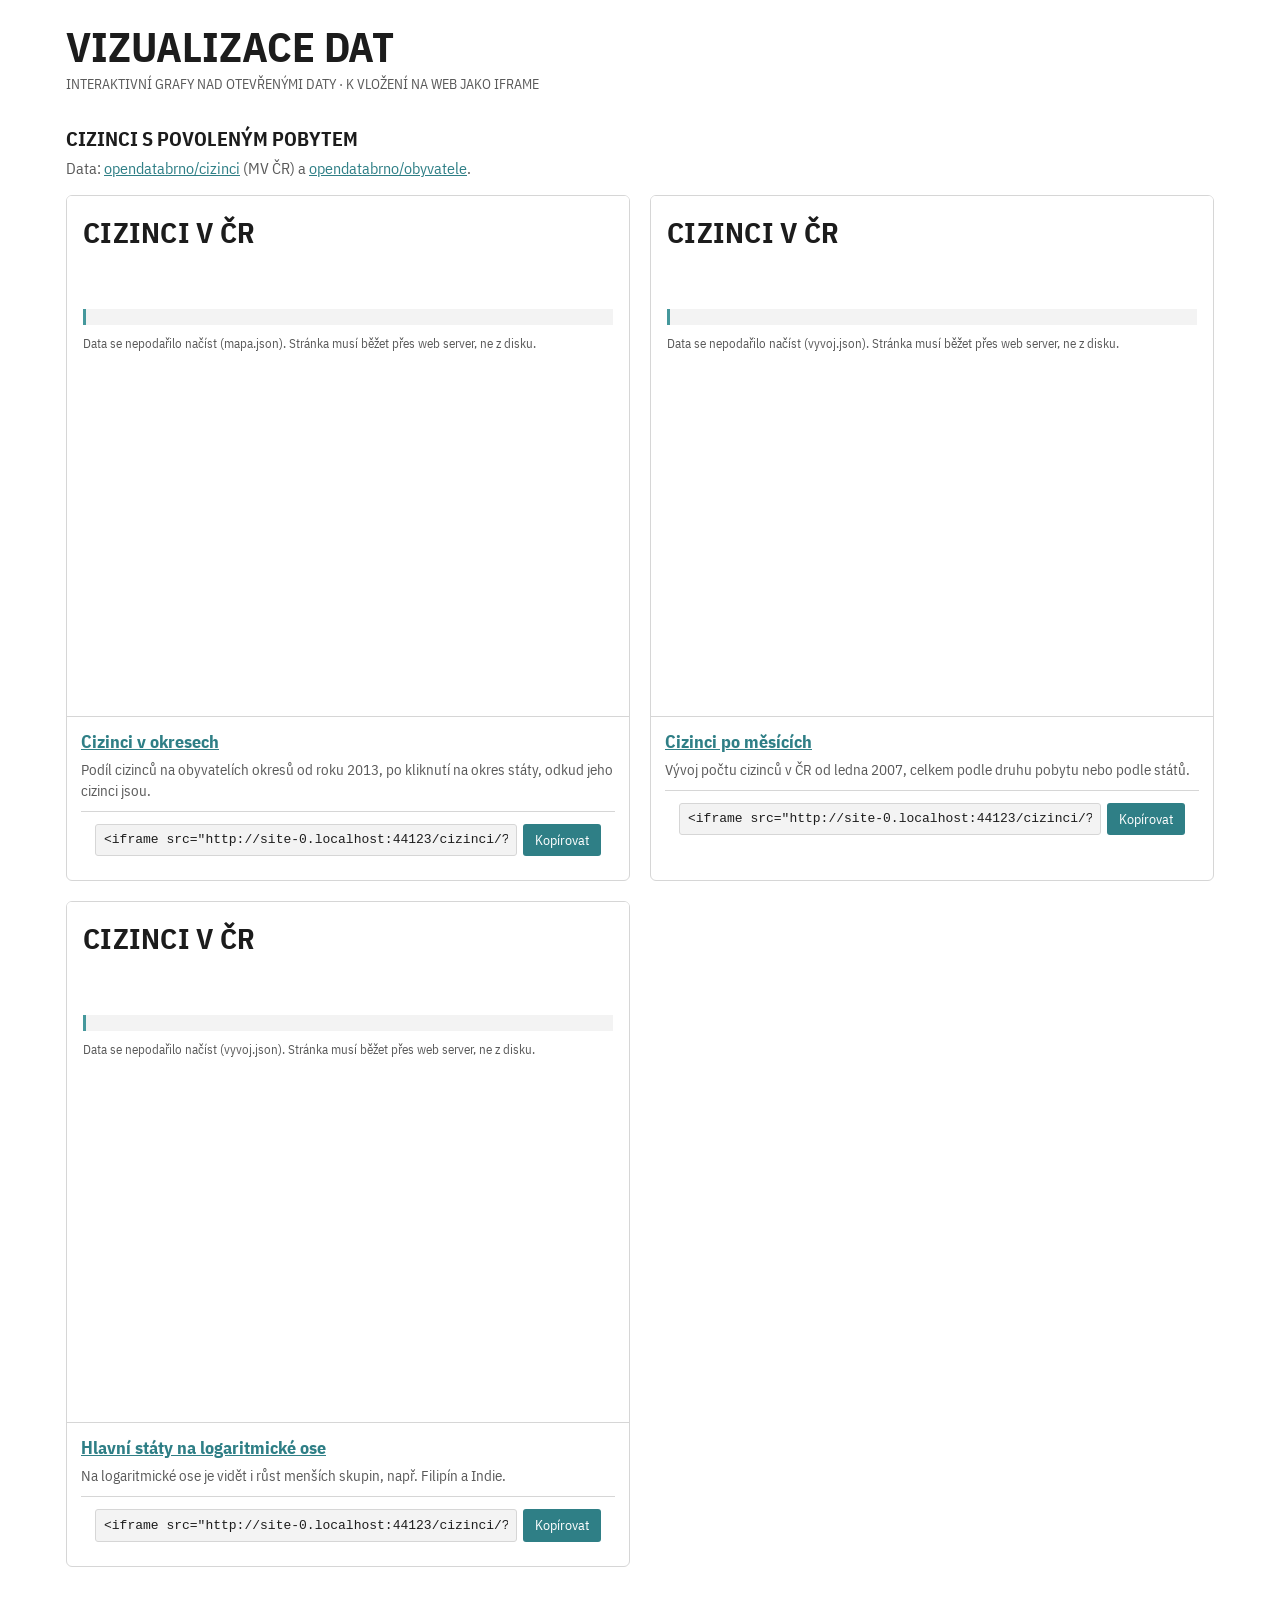
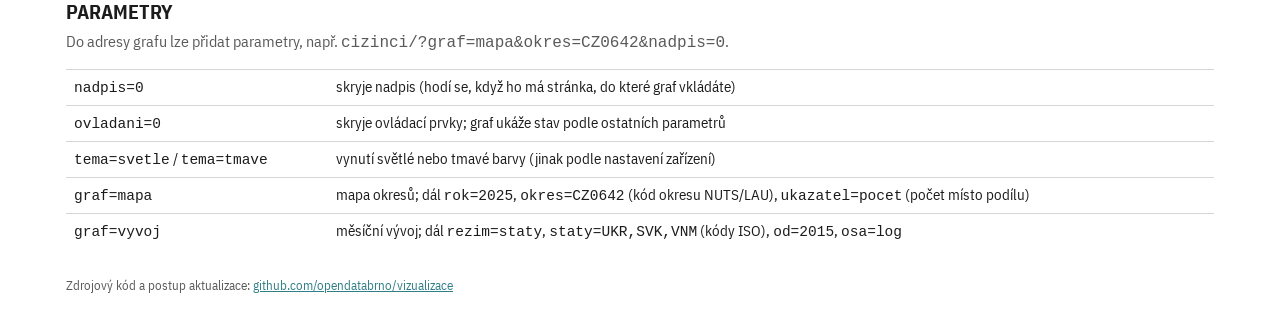
==== index.html @ 9ebf9e63 "Vizualizace cizinců: mapa okresů a měsíční vývoj Statické stránky pro GitHub Pages k vložení jako if" ====
<!DOCTYPE html>
<html lang="cs"><head><meta charset="utf-8"><title>Vizualizace dat</title>
<meta name="viewport" content="width=device-width, initial-scale=1, viewport-fit=cover">
<meta name="description" content="Interaktivní grafy nad otevřenými datovými sadami opendatabrno, připravené pro vložení na web.">
<link rel="preconnect" href="https://fonts.googleapis.com"><link rel="preconnect" href="https://fonts.gstatic.com" crossorigin>
<link href="https://fonts.googleapis.com/css2?family=IBM+Plex+Sans+Condensed:wght@400;600;700&display=swap" rel="stylesheet">
<style>
:root{--bg:#fff;--fg:#1c1c1c;--mut:#5a5a5a;--soft:#f3f3f3;--line:#d6d6d6;--acc:#2f7f86;color-scheme:light}
@media (prefers-color-scheme:dark){:root{--bg:#141718;--fg:#e9ecec;--mut:#a7b0b1;--soft:#1f2425;--line:#384042;--acc:#6cc3c4;color-scheme:dark}}
*{box-sizing:border-box}html,body{margin:0}
body{background:var(--bg);color:var(--fg);font:16px/1.45 "IBM Plex Sans Condensed","Arial Narrow",Arial,sans-serif;padding:18px 16px 28px;max-width:1180px;margin:0 auto}
h1{margin:6px 0 4px;font-size:clamp(28px,5.4vw,42px);line-height:1.1;text-transform:uppercase}
.sub{margin:0 0 26px;color:var(--mut);text-transform:uppercase;font-size:14px}
h2{font-size:20px;text-transform:uppercase;margin:30px 0 4px}h2+p{margin:0 0 14px;color:var(--mut)}
a{color:var(--acc)}
.grid{display:grid;grid-template-columns:repeat(auto-fill,minmax(min(100%,520px),1fr));gap:20px}
.karta{border:1px solid var(--line);border-radius:6px;overflow:hidden;display:flex;flex-direction:column}
.karta iframe{width:100%;height:520px;border:0;display:block;background:var(--bg)}
.karta div{padding:12px 14px;border-top:1px solid var(--line)}
.karta h3{margin:0 0 4px;font-size:18px}.karta p{margin:0 0 10px;color:var(--mut);font-size:14.5px}
.kod{display:flex;gap:6px}.kod input{flex:1;min-width:0;font:13px ui-monospace,Consolas,monospace;padding:7px 8px;border:1px solid var(--line);border-radius:3px;background:var(--soft);color:var(--fg)}
.kod button{font:inherit;font-size:14px;padding:6px 12px;border:0;border-radius:3px;background:var(--acc);color:var(--bg);cursor:pointer}
.param{border-collapse:collapse;font-size:14.5px;width:100%}.param td{padding:6px 8px;border-top:1px solid var(--line);vertical-align:top}
.param code{white-space:nowrap}footer{margin-top:28px;color:var(--mut);font-size:13px}
</style></head><body>
<h1>Vizualizace dat</h1><p class="sub">Interaktivní grafy nad otevřenými daty · k vložení na web jako iframe</p>

<h2>Cizinci s povoleným pobytem</h2>
<p>Data: <a href="https://github.com/opendatabrno/cizinci">opendatabrno/cizinci</a> (MV ČR) a
<a href="https://github.com/opendatabrno/obyvatele">opendatabrno/obyvatele</a>.</p>
<div class="grid" id="grid"></div>

<h2>Parametry</h2>
<p>Do adresy grafu lze přidat parametry, např. <code>cizinci/?graf=mapa&amp;okres=CZ0642&amp;nadpis=0</code>.</p>
<table class="param">
<tr><td><code>nadpis=0</code></td><td>skryje nadpis (hodí se, když ho má stránka, do které graf vkládáte)</td></tr>
<tr><td><code>ovladani=0</code></td><td>skryje ovládací prvky; graf ukáže stav podle ostatních parametrů</td></tr>
<tr><td><code>tema=svetle</code> / <code>tema=tmave</code></td><td>vynutí světlé nebo tmavé barvy (jinak podle nastavení zařízení)</td></tr>
<tr><td><code>graf=mapa</code></td><td>mapa okresů; dál <code>rok=2025</code>, <code>okres=CZ0642</code> (kód okresu NUTS/LAU), <code>ukazatel=pocet</code> (počet místo podílu)</td></tr>
<tr><td><code>graf=vyvoj</code></td><td>měsíční vývoj; dál <code>rezim=staty</code>, <code>staty=UKR,SVK,VNM</code> (kódy ISO), <code>od=2015</code>, <code>osa=log</code></td></tr>
</table>
<footer>Zdrojový kód a postup aktualizace: <a href="https://github.com/opendatabrno/vizualizace">github.com/opendatabrno/vizualizace</a></footer>
<script>
const GRAFY=[
 ['cizinci/?graf=mapa','Cizinci v okresech','Podíl cizinců na obyvatelích okresů od roku 2013, po kliknutí na okres státy, odkud jeho cizinci jsou.',640],
 ['cizinci/?graf=vyvoj','Cizinci po měsících','Vývoj počtu cizinců v ČR od ledna 2007, celkem podle druhu pobytu nebo podle států.',720],
 ['cizinci/?graf=vyvoj&rezim=staty&staty=UKR,SVK,VNM,RUS,PHL,IND&osa=log','Hlavní státy na logaritmické ose','Na logaritmické ose je vidět i růst menších skupin, např. Filipín a Indie.',760]];
const base=location.href.replace(/[^/]*([?#].*)?$/,'');
document.getElementById('grid').innerHTML=GRAFY.map(([u,t,p,h],i)=>{
 const kod=`<iframe src="${base}${u.replace(/&/g,'&amp;')}" width="100%" height="${h}" style="border:0" loading="lazy" title="${t}"></iframe>`;
 return `<div class="karta"><iframe src="${u}" loading="lazy" title="${t}"></iframe><div><h3><a href="${u}">${t}</a></h3><p>${p}</p>
 <div class="kod"><input readonly value="${kod.replace(/"/g,'&quot;')}" aria-label="Kód pro vložení: ${t}" id="k${i}"><button data-i="${i}">Kopírovat</button></div></div></div>`}).join('');
document.querySelectorAll('.kod button').forEach(b=>b.onclick=()=>{const v=document.getElementById('k'+b.dataset.i);
 (navigator.clipboard?navigator.clipboard.writeText(v.value):Promise.reject()).then(()=>{b.textContent='Zkopírováno'},()=>{v.select();document.execCommand('copy');b.textContent='Zkopírováno'});
 setTimeout(()=>b.textContent='Kopírovat',1800)});
</script></body></html>
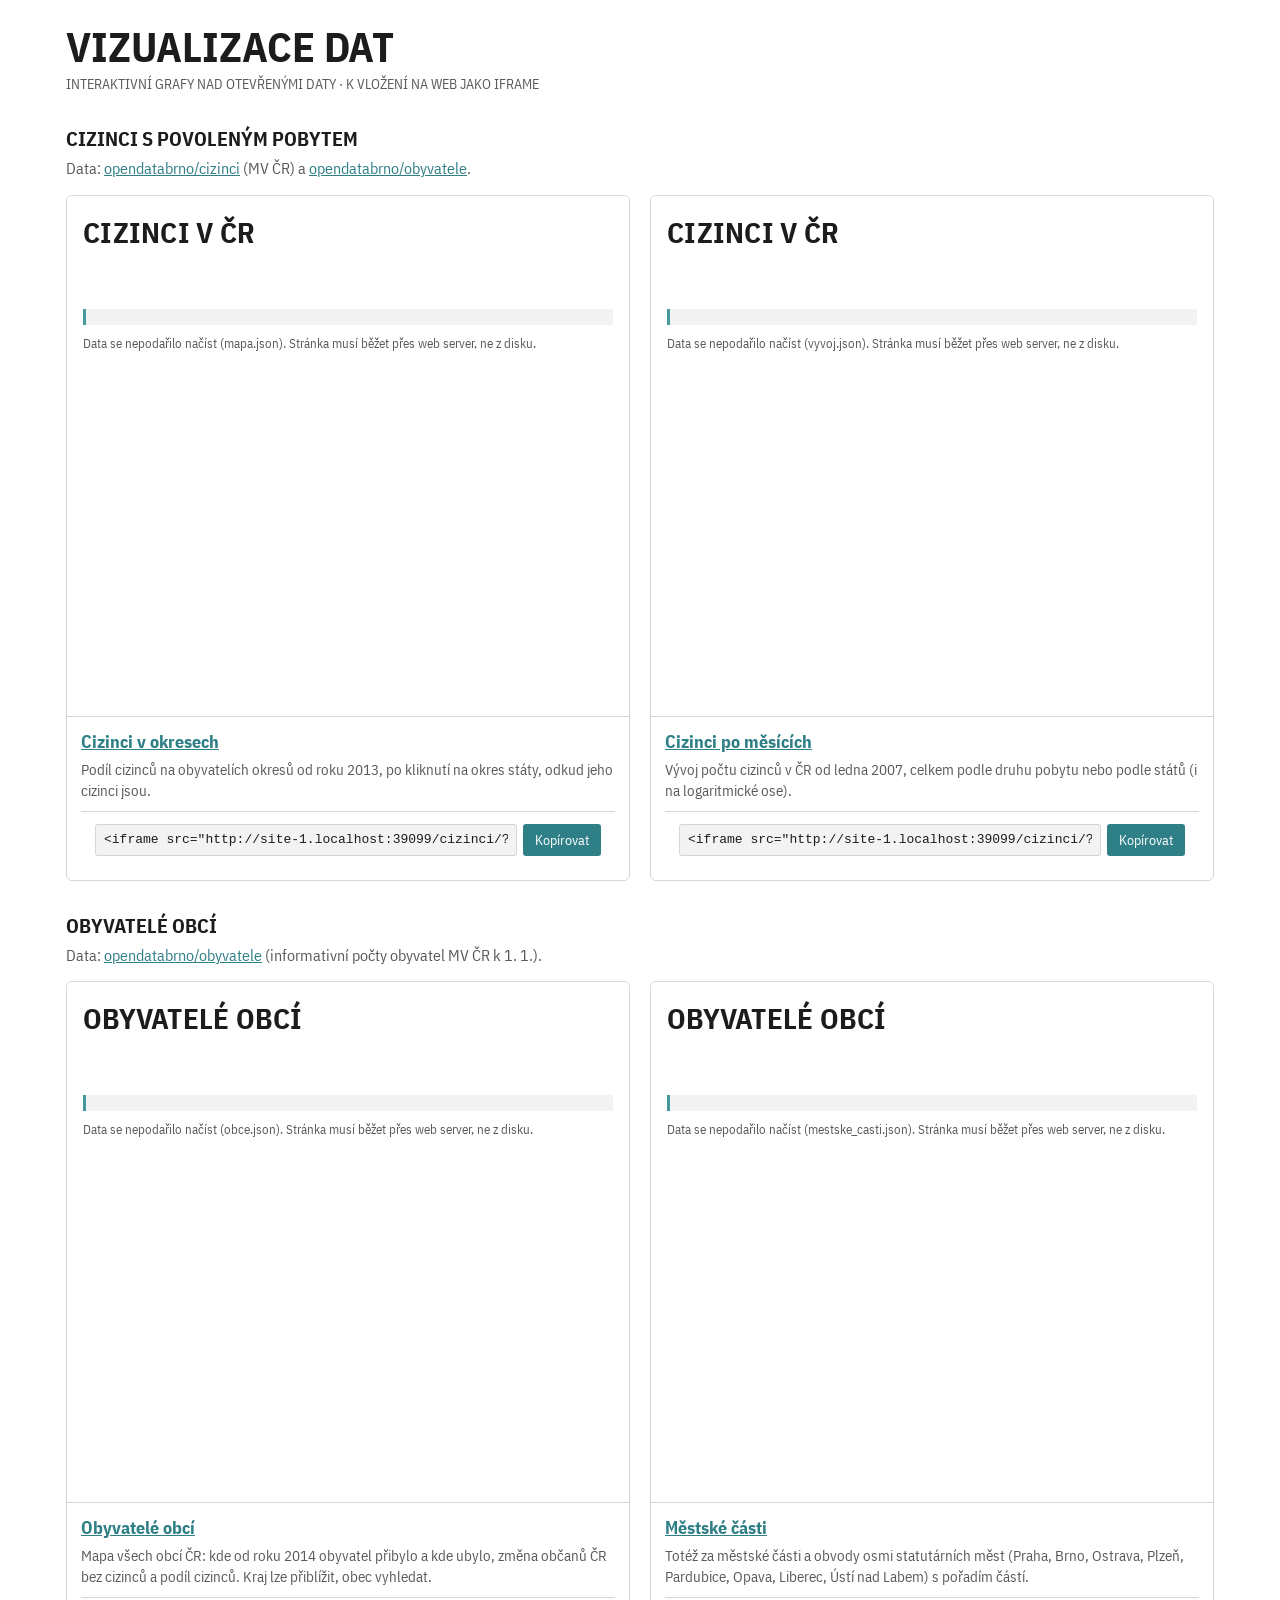
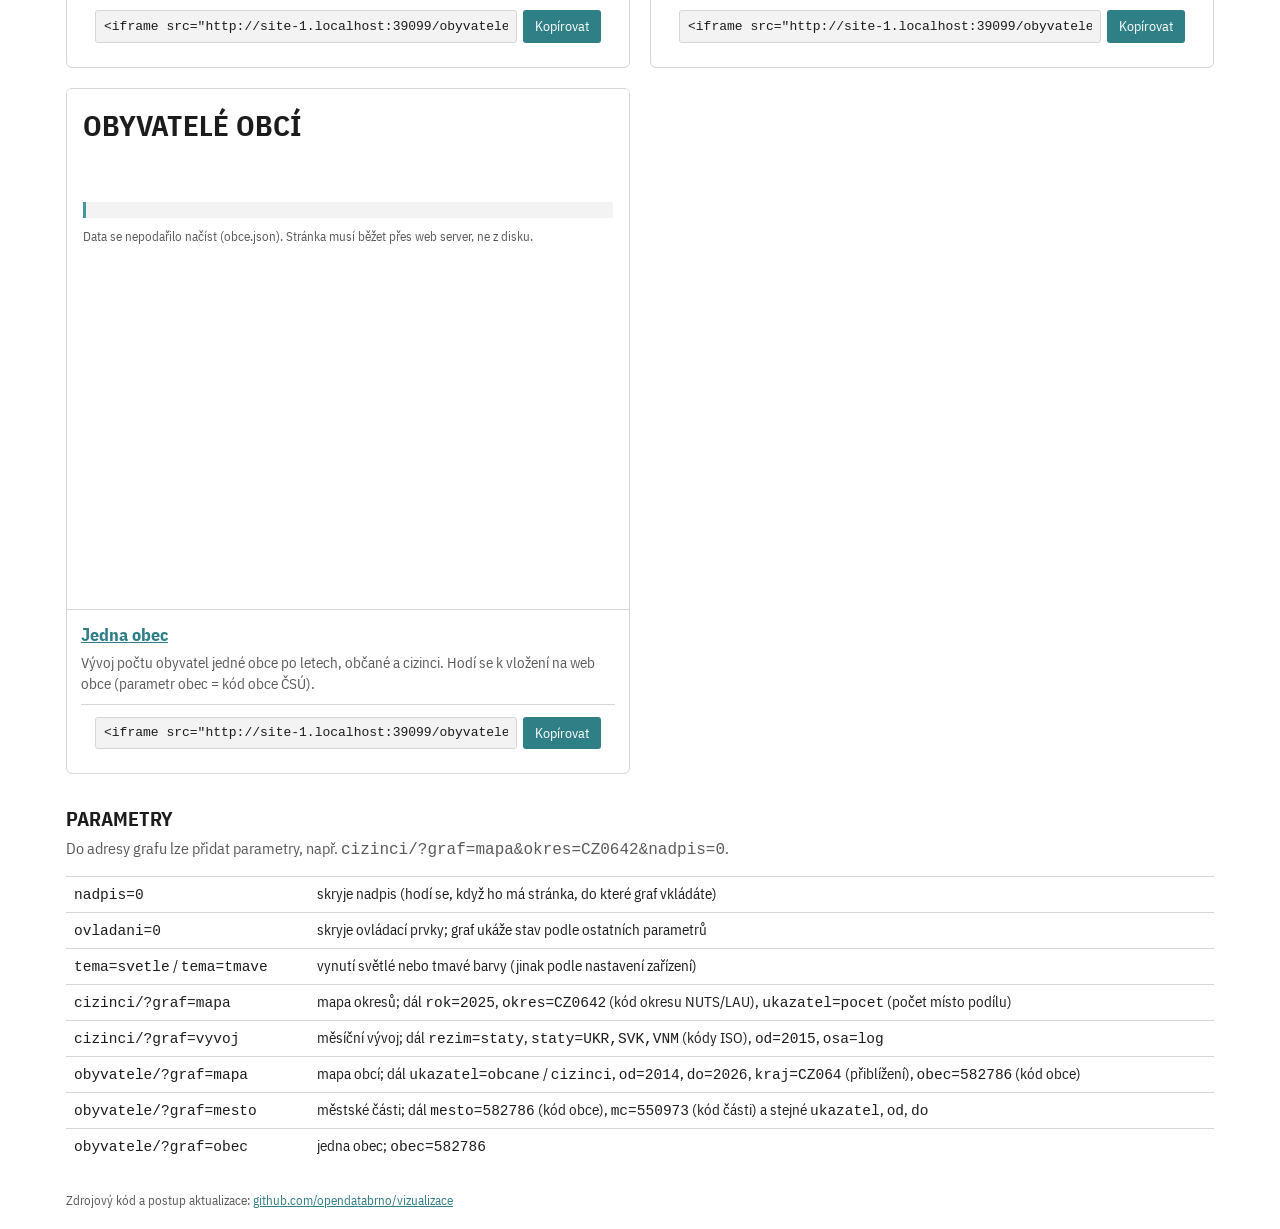
==== commit b8223a6a: "Vizualizace obyvatel: mapa obcí, městské části, graf obce Mapa všech obcí (změna obyvatel, změna obč" ====
--- a/index.html
+++ b/index.html
@@ -30,26 +30,38 @@
 <a href="https://github.com/opendatabrno/obyvatele">opendatabrno/obyvatele</a>.</p>
 <div class="grid" id="grid"></div>
 
+<h2>Obyvatelé obcí</h2>
+<p>Data: <a href="https://github.com/opendatabrno/obyvatele">opendatabrno/obyvatele</a> (informativní počty obyvatel MV ČR k 1. 1.).</p>
+<div class="grid" id="grid2"></div>
+
 <h2>Parametry</h2>
 <p>Do adresy grafu lze přidat parametry, např. <code>cizinci/?graf=mapa&amp;okres=CZ0642&amp;nadpis=0</code>.</p>
 <table class="param">
 <tr><td><code>nadpis=0</code></td><td>skryje nadpis (hodí se, když ho má stránka, do které graf vkládáte)</td></tr>
 <tr><td><code>ovladani=0</code></td><td>skryje ovládací prvky; graf ukáže stav podle ostatních parametrů</td></tr>
 <tr><td><code>tema=svetle</code> / <code>tema=tmave</code></td><td>vynutí světlé nebo tmavé barvy (jinak podle nastavení zařízení)</td></tr>
-<tr><td><code>graf=mapa</code></td><td>mapa okresů; dál <code>rok=2025</code>, <code>okres=CZ0642</code> (kód okresu NUTS/LAU), <code>ukazatel=pocet</code> (počet místo podílu)</td></tr>
-<tr><td><code>graf=vyvoj</code></td><td>měsíční vývoj; dál <code>rezim=staty</code>, <code>staty=UKR,SVK,VNM</code> (kódy ISO), <code>od=2015</code>, <code>osa=log</code></td></tr>
+<tr><td><code>cizinci/?graf=mapa</code></td><td>mapa okresů; dál <code>rok=2025</code>, <code>okres=CZ0642</code> (kód okresu NUTS/LAU), <code>ukazatel=pocet</code> (počet místo podílu)</td></tr>
+<tr><td><code>cizinci/?graf=vyvoj</code></td><td>měsíční vývoj; dál <code>rezim=staty</code>, <code>staty=UKR,SVK,VNM</code> (kódy ISO), <code>od=2015</code>, <code>osa=log</code></td></tr>
+<tr><td><code>obyvatele/?graf=mapa</code></td><td>mapa obcí; dál <code>ukazatel=obcane</code> / <code>cizinci</code>, <code>od=2014</code>, <code>do=2026</code>, <code>kraj=CZ064</code> (přiblížení), <code>obec=582786</code> (kód obce)</td></tr>
+<tr><td><code>obyvatele/?graf=mesto</code></td><td>městské části; dál <code>mesto=582786</code> (kód obce), <code>mc=550973</code> (kód části) a stejné <code>ukazatel</code>, <code>od</code>, <code>do</code></td></tr>
+<tr><td><code>obyvatele/?graf=obec</code></td><td>jedna obec; <code>obec=582786</code></td></tr>
 </table>
 <footer>Zdrojový kód a postup aktualizace: <a href="https://github.com/opendatabrno/vizualizace">github.com/opendatabrno/vizualizace</a></footer>
 <script>
 const GRAFY=[
  ['cizinci/?graf=mapa','Cizinci v okresech','Podíl cizinců na obyvatelích okresů od roku 2013, po kliknutí na okres státy, odkud jeho cizinci jsou.',640],
- ['cizinci/?graf=vyvoj','Cizinci po měsících','Vývoj počtu cizinců v ČR od ledna 2007, celkem podle druhu pobytu nebo podle států.',720],
- ['cizinci/?graf=vyvoj&rezim=staty&staty=UKR,SVK,VNM,RUS,PHL,IND&osa=log','Hlavní státy na logaritmické ose','Na logaritmické ose je vidět i růst menších skupin, např. Filipín a Indie.',760]];
+ ['cizinci/?graf=vyvoj','Cizinci po měsících','Vývoj počtu cizinců v ČR od ledna 2007, celkem podle druhu pobytu nebo podle států (i na logaritmické ose).',720]];
+const GRAFY2=[
+ ['obyvatele/?graf=mapa','Obyvatelé obcí','Mapa všech obcí ČR: kde od roku 2014 obyvatel přibylo a kde ubylo, změna občanů ČR bez cizinců a podíl cizinců. Kraj lze přiblížit, obec vyhledat.',720],
+ ['obyvatele/?graf=mesto&mesto=582786','Městské části','Totéž za městské části a obvody osmi statutárních měst (Praha, Brno, Ostrava, Plzeň, Pardubice, Opava, Liberec, Ústí nad Labem) s pořadím částí.',900],
+ ['obyvatele/?graf=obec&obec=582786','Jedna obec','Vývoj počtu obyvatel jedné obce po letech, občané a cizinci. Hodí se k vložení na web obce (parametr obec = kód obce ČSÚ).',520]];
 const base=location.href.replace(/[^/]*([?#].*)?$/,'');
-document.getElementById('grid').innerHTML=GRAFY.map(([u,t,p,h],i)=>{
+const karty=(seznam,od)=>seznam.map(([u,t,p,h],j)=>{const i=od+j;
  const kod=`<iframe src="${base}${u.replace(/&/g,'&amp;')}" width="100%" height="${h}" style="border:0" loading="lazy" title="${t}"></iframe>`;
  return `<div class="karta"><iframe src="${u}" loading="lazy" title="${t}"></iframe><div><h3><a href="${u}">${t}</a></h3><p>${p}</p>
  <div class="kod"><input readonly value="${kod.replace(/"/g,'&quot;')}" aria-label="Kód pro vložení: ${t}" id="k${i}"><button data-i="${i}">Kopírovat</button></div></div></div>`}).join('');
+document.getElementById('grid').innerHTML=karty(GRAFY,0);
+document.getElementById('grid2').innerHTML=karty(GRAFY2,GRAFY.length);
 document.querySelectorAll('.kod button').forEach(b=>b.onclick=()=>{const v=document.getElementById('k'+b.dataset.i);
  (navigator.clipboard?navigator.clipboard.writeText(v.value):Promise.reject()).then(()=>{b.textContent='Zkopírováno'},()=>{v.select();document.execCommand('copy');b.textContent='Zkopírováno'});
  setTimeout(()=>b.textContent='Kopírovat',1800)});
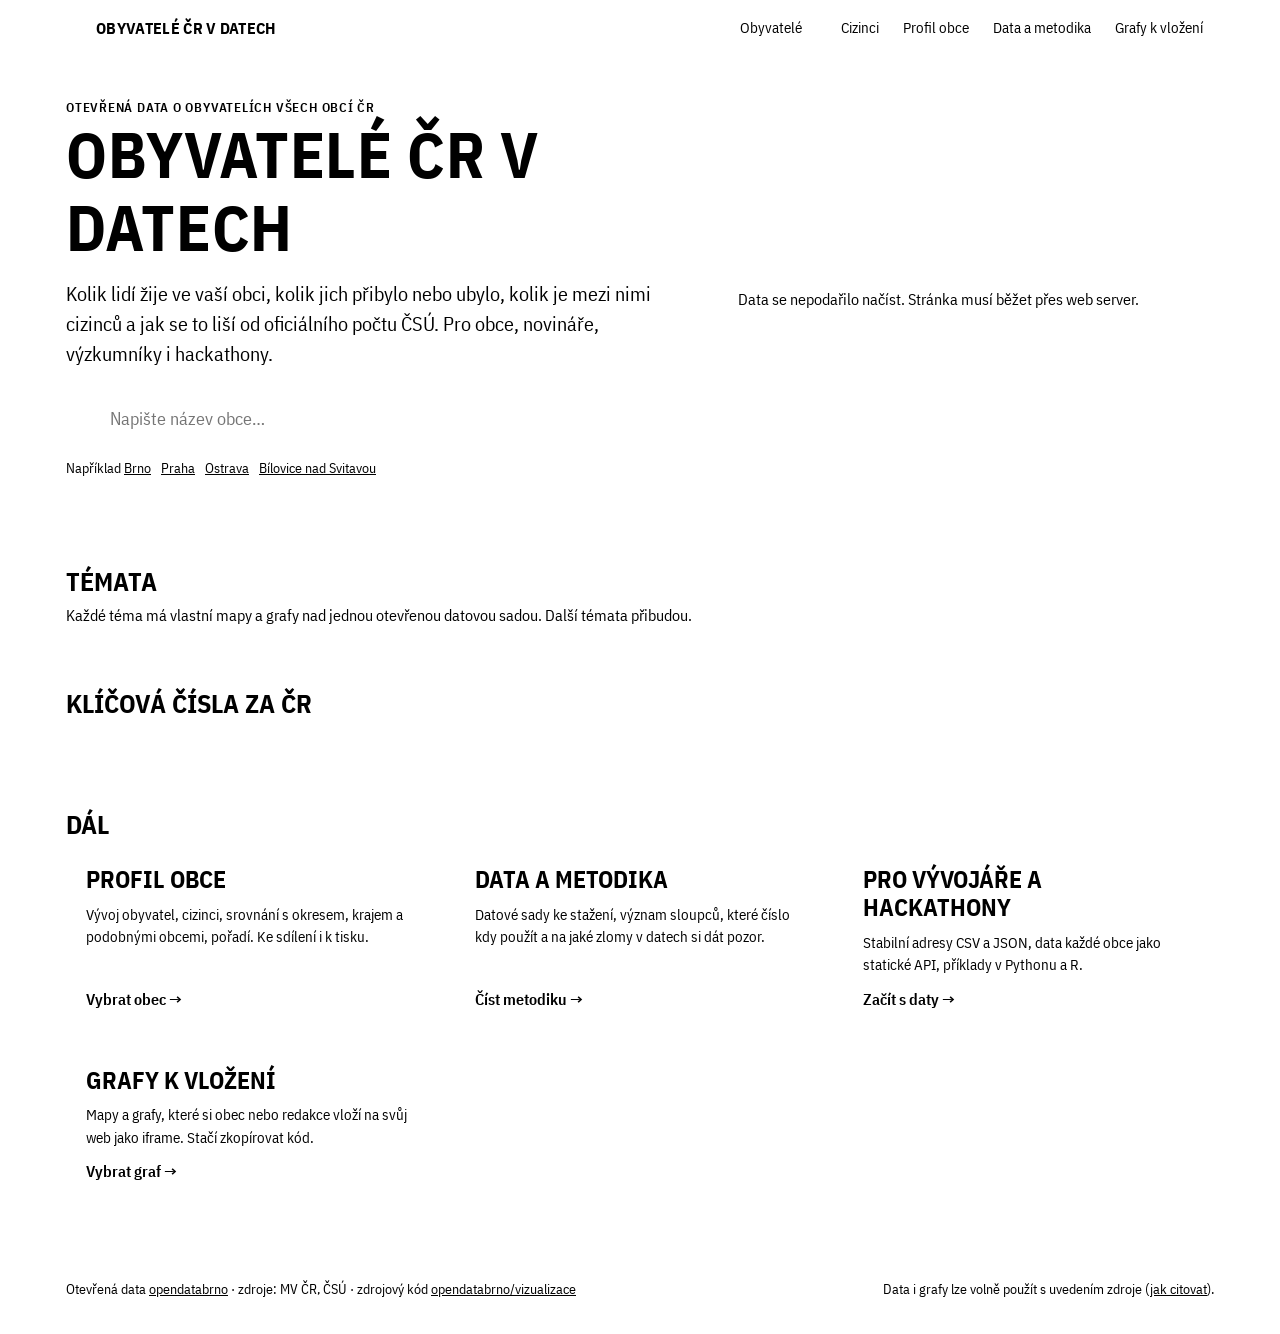
==== commit a5472838: "Web Obyvatelé ČR v datech: rozcestník, témata, profil obce, metodika - modulární rozcestník: karty t" ====
--- a/index.html
+++ b/index.html
@@ -1,68 +1,89 @@
 <!DOCTYPE html>
-<html lang="cs"><head><meta charset="utf-8"><title>Vizualizace dat</title>
+<html lang="cs"><head><meta charset="utf-8"><title>Obyvatelé ČR v datech</title>
 <meta name="viewport" content="width=device-width, initial-scale=1, viewport-fit=cover">
-<meta name="description" content="Interaktivní grafy nad otevřenými datovými sadami opendatabrno, připravené pro vložení na web.">
+<meta name="description" content="Obyvatelé a cizinci ve všech obcích ČR: mapy, profil každé obce, otevřená data a metodika.">
 <link rel="preconnect" href="https://fonts.googleapis.com"><link rel="preconnect" href="https://fonts.gstatic.com" crossorigin>
 <link href="https://fonts.googleapis.com/css2?family=IBM+Plex+Sans+Condensed:wght@400;600;700&display=swap" rel="stylesheet">
+<link rel="stylesheet" href="spolecne/styl.css">
 <style>
-:root{--bg:#fff;--fg:#1c1c1c;--mut:#5a5a5a;--soft:#f3f3f3;--line:#d6d6d6;--acc:#2f7f86;color-scheme:light}
-@media (prefers-color-scheme:dark){:root{--bg:#141718;--fg:#e9ecec;--mut:#a7b0b1;--soft:#1f2425;--line:#384042;--acc:#6cc3c4;color-scheme:dark}}
-*{box-sizing:border-box}html,body{margin:0}
-body{background:var(--bg);color:var(--fg);font:16px/1.45 "IBM Plex Sans Condensed","Arial Narrow",Arial,sans-serif;padding:18px 16px 28px;max-width:1180px;margin:0 auto}
-h1{margin:6px 0 4px;font-size:clamp(28px,5.4vw,42px);line-height:1.1;text-transform:uppercase}
-.sub{margin:0 0 26px;color:var(--mut);text-transform:uppercase;font-size:14px}
-h2{font-size:20px;text-transform:uppercase;margin:30px 0 4px}h2+p{margin:0 0 14px;color:var(--mut)}
-a{color:var(--acc)}
-.grid{display:grid;grid-template-columns:repeat(auto-fill,minmax(min(100%,520px),1fr));gap:20px}
-.karta{border:1px solid var(--line);border-radius:6px;overflow:hidden;display:flex;flex-direction:column}
-.karta iframe{width:100%;height:520px;border:0;display:block;background:var(--bg)}
-.karta div{padding:12px 14px;border-top:1px solid var(--line)}
-.karta h3{margin:0 0 4px;font-size:18px}.karta p{margin:0 0 10px;color:var(--mut);font-size:14.5px}
-.kod{display:flex;gap:6px}.kod input{flex:1;min-width:0;font:13px ui-monospace,Consolas,monospace;padding:7px 8px;border:1px solid var(--line);border-radius:3px;background:var(--soft);color:var(--fg)}
-.kod button{font:inherit;font-size:14px;padding:6px 12px;border:0;border-radius:3px;background:var(--acc);color:var(--bg);cursor:pointer}
-.param{border-collapse:collapse;font-size:14.5px;width:100%}.param td{padding:6px 8px;border-top:1px solid var(--line);vertical-align:top}
-.param code{white-space:nowrap}footer{margin-top:28px;color:var(--mut);font-size:13px}
+.hero{padding:42px 0 30px;display:grid;gap:28px;grid-template-columns:minmax(0,1.25fr) minmax(0,1fr);align-items:center}
+@media (max-width:860px){.hero{grid-template-columns:1fr;padding-top:26px}}
+.hero h1{font-size:clamp(34px,6.4vw,64px)}
+.hero p.lead{font-size:clamp(17px,2.2vw,20px);color:var(--mut);margin:14px 0 22px;max-width:620px}
+.hero .rychle{margin-top:12px;font-size:14px;color:var(--mut)}.hero .rychle a{margin-right:10px}
+.velke{border-radius:10px;padding:22px 22px 14px;background:var(--soft)}
+.velke .h{font-size:clamp(40px,6vw,58px);font-weight:700;line-height:1;font-variant-numeric:tabular-nums}
+.velke .p{color:var(--mut);margin:6px 0 10px}
+.velke svg{height:90px}
+.velke .r{display:flex;justify-content:space-between;font-size:12px;color:var(--mut)}
+.ostatni .modul{box-shadow:none}
 </style></head><body>
-<h1>Vizualizace dat</h1><p class="sub">Interaktivní grafy nad otevřenými daty · k vložení na web jako iframe</p>
+<main class="obal">
+  <section class="hero">
+    <div>
+      <div class="stitek">Otevřená data o obyvatelích všech obcí ČR</div>
+      <h1>Obyvatelé ČR v datech</h1>
+      <p class="lead">Kolik lidí žije ve vaší obci, kolik jich přibylo nebo ubylo, kolik je mezi nimi cizinců
+        a jak se to liší od oficiálního počtu ČSÚ. Pro obce, novináře, výzkumníky i hackathony.</p>
+      <div id="hledej"></div>
+      <p class="rychle">Například <a href="obec/?kod=582786">Brno</a><a href="obec/?kod=554782">Praha</a><a href="obec/?kod=554821">Ostrava</a><a href="obec/?kod=582824">Bílovice nad Svitavou</a></p>
+    </div>
+    <div class="velke" id="velke" aria-live="polite"><div class="h">&nbsp;</div><div class="p">&nbsp;</div></div>
+  </section>
 
-<h2>Cizinci s povoleným pobytem</h2>
-<p>Data: <a href="https://github.com/opendatabrno/cizinci">opendatabrno/cizinci</a> (MV ČR) a
-<a href="https://github.com/opendatabrno/obyvatele">opendatabrno/obyvatele</a>.</p>
-<div class="grid" id="grid"></div>
+  <h2>Témata</h2>
+  <p class="uvod">Každé téma má vlastní mapy a grafy nad jednou otevřenou datovou sadou. Další témata přibudou.</p>
+  <div class="mrizka" id="moduly"></div>
 
-<h2>Obyvatelé obcí</h2>
-<p>Data: <a href="https://github.com/opendatabrno/obyvatele">opendatabrno/obyvatele</a> (informativní počty obyvatel MV ČR k 1. 1.).</p>
-<div class="grid" id="grid2"></div>
+  <h2>Klíčová čísla za ČR</h2>
+  <p class="uvod" id="klic-uvod">&nbsp;</p>
+  <div class="dlazdice" id="klic"></div>
 
-<h2>Parametry</h2>
-<p>Do adresy grafu lze přidat parametry, např. <code>cizinci/?graf=mapa&amp;okres=CZ0642&amp;nadpis=0</code>.</p>
-<table class="param">
-<tr><td><code>nadpis=0</code></td><td>skryje nadpis (hodí se, když ho má stránka, do které graf vkládáte)</td></tr>
-<tr><td><code>ovladani=0</code></td><td>skryje ovládací prvky; graf ukáže stav podle ostatních parametrů</td></tr>
-<tr><td><code>tema=svetle</code> / <code>tema=tmave</code></td><td>vynutí světlé nebo tmavé barvy (jinak podle nastavení zařízení)</td></tr>
-<tr><td><code>cizinci/?graf=mapa</code></td><td>mapa okresů; dál <code>rok=2025</code>, <code>okres=CZ0642</code> (kód okresu NUTS/LAU), <code>ukazatel=pocet</code> (počet místo podílu)</td></tr>
-<tr><td><code>cizinci/?graf=vyvoj</code></td><td>měsíční vývoj; dál <code>rezim=staty</code>, <code>staty=UKR,SVK,VNM</code> (kódy ISO), <code>od=2015</code>, <code>osa=log</code></td></tr>
-<tr><td><code>obyvatele/?graf=mapa</code></td><td>mapa obcí; dál <code>ukazatel=obcane</code> / <code>cizinci</code>, <code>od=2014</code>, <code>do=2026</code>, <code>kraj=CZ064</code> (přiblížení), <code>obec=582786</code> (kód obce)</td></tr>
-<tr><td><code>obyvatele/?graf=mesto</code></td><td>městské části; dál <code>mesto=582786</code> (kód obce), <code>mc=550973</code> (kód části) a stejné <code>ukazatel</code>, <code>od</code>, <code>do</code></td></tr>
-<tr><td><code>obyvatele/?graf=obec</code></td><td>jedna obec; <code>obec=582786</code></td></tr>
-</table>
-<footer>Zdrojový kód a postup aktualizace: <a href="https://github.com/opendatabrno/vizualizace">github.com/opendatabrno/vizualizace</a></footer>
+  <h2>Dál</h2>
+  <div class="mrizka ostatni">
+    <a class="modul" href="obec/" style="--barva:var(--fg)"><h3>Profil obce</h3><p>Vývoj obyvatel, cizinci, srovnání s okresem, krajem a podobnými obcemi, pořadí. Ke sdílení i k tisku.</p><span class="dal">Vybrat obec →</span></a>
+    <a class="modul" href="metodika/" style="--barva:var(--csu)"><h3>Data a metodika</h3><p>Datové sady ke stažení, význam sloupců, které číslo kdy použít a na jaké zlomy v datech si dát pozor.</p><span class="dal">Číst metodiku →</span></a>
+    <a class="modul" href="metodika/#vyvojari" style="--barva:var(--acc)"><h3>Pro vývojáře a hackathony</h3><p>Stabilní adresy CSV a JSON, data každé obce jako statické API, příklady v Pythonu a R.</p><span class="dal">Začít s daty →</span></a>
+    <a class="modul" href="vlozit/" style="--barva:var(--ciz)"><h3>Grafy k vložení</h3><p>Mapy a grafy, které si obec nebo redakce vloží na svůj web jako iframe. Stačí zkopírovat kód.</p><span class="dal">Vybrat graf →</span></a>
+  </div>
+</main>
+<script src="spolecne/moduly.js"></script>
+<script src="spolecne/zaklad.js"></script>
 <script>
-const GRAFY=[
- ['cizinci/?graf=mapa','Cizinci v okresech','Podíl cizinců na obyvatelích okresů od roku 2013, po kliknutí na okres státy, odkud jeho cizinci jsou.',640],
- ['cizinci/?graf=vyvoj','Cizinci po měsících','Vývoj počtu cizinců v ČR od ledna 2007, celkem podle druhu pobytu nebo podle států (i na logaritmické ose).',720]];
-const GRAFY2=[
- ['obyvatele/?graf=mapa','Obyvatelé obcí','Mapa všech obcí ČR: kde od roku 2014 obyvatel přibylo a kde ubylo, změna občanů ČR bez cizinců a podíl cizinců. Kraj lze přiblížit, obec vyhledat.',720],
- ['obyvatele/?graf=mesto&mesto=582786','Městské části','Totéž za městské části a obvody osmi statutárních měst (Praha, Brno, Ostrava, Plzeň, Pardubice, Opava, Liberec, Ústí nad Labem) s pořadím částí.',900],
- ['obyvatele/?graf=obec&obec=582786','Jedna obec','Vývoj počtu obyvatel jedné obce po letech, občané a cizinci. Hodí se k vložení na web obce (parametr obec = kód obce ČSÚ).',520]];
-const base=location.href.replace(/[^/]*([?#].*)?$/,'');
-const karty=(seznam,od)=>seznam.map(([u,t,p,h],j)=>{const i=od+j;
- const kod=`<iframe src="${base}${u.replace(/&/g,'&amp;')}" width="100%" height="${h}" style="border:0" loading="lazy" title="${t}"></iframe>`;
- return `<div class="karta"><iframe src="${u}" loading="lazy" title="${t}"></iframe><div><h3><a href="${u}">${t}</a></h3><p>${p}</p>
- <div class="kod"><input readonly value="${kod.replace(/"/g,'&quot;')}" aria-label="Kód pro vložení: ${t}" id="k${i}"><button data-i="${i}">Kopírovat</button></div></div></div>`}).join('');
-document.getElementById('grid').innerHTML=karty(GRAFY,0);
-document.getElementById('grid2').innerHTML=karty(GRAFY2,GRAFY.length);
-document.querySelectorAll('.kod button').forEach(b=>b.onclick=()=>{const v=document.getElementById('k'+b.dataset.i);
- (navigator.clipboard?navigator.clipboard.writeText(v.value):Promise.reject()).then(()=>{b.textContent='Zkopírováno'},()=>{v.select();document.execCommand('copy');b.textContent='Zkopírováno'});
- setTimeout(()=>b.textContent='Kopírovat',1800)});
-</script></body></html>
+Z.hlavicka('');
+Z.hledani(document.getElementById('hledej'), { placeholder: 'Napište název obce…' });
+
+Z.nacti('data/souhrn.json').then(S => {
+  const O = S.obyvatele, n = O.roky.length - 1;
+  // velké číslo v úvodu
+  const v = document.getElementById('velke');
+  v.innerHTML = `<div class="stitek">Obyvatelé podle MV k 1. 1. ${O.roky[n]}</div><div class="h" id="vh">0</div>
+    <div class="p">${Z.rozdil(O.obyvatele[n] - O.obyvatele[0])} od roku ${O.roky[0]} (${Z.pct(O.obyvatele[n] / O.obyvatele[0] - 1)}) ·
+    z toho ${Z.cis(O.cizinci[n])} cizinců</div>${Z.spark(O.obyvatele, 'var(--obc)', { vyska: 90 })}
+    <div class="r"><span>${O.roky[0]}</span><span>${O.roky[n]}</span></div>`;
+  Z.nabeh(document.getElementById('vh'), O.obyvatele[n]);
+
+  // karty témat z MODULY
+  document.getElementById('moduly').innerHTML = MODULY.map(m => {
+    if (m.stav !== 'hotovo') return `<div class="modul pripravujeme" style="--barva:${m.barva}"><span class="stitek">Připravujeme</span><h3>${Z.esc(m.nazev)}</h3><p>${Z.esc(m.popis)}</p></div>`;
+    let s = null; try { s = m.souhrn && m.souhrn(S) } catch (e) { console.warn(m.id, e) }
+    return `<a class="modul" href="${m.adresa}" style="--barva:${m.barva}"><h3>${Z.esc(m.nazev)}</h3>
+      ${s ? `<div class="cislo">${Z.cis(s.cislo)}<small>${Z.esc(s.popisek)}</small></div>${Z.spark(s.rada, m.barva)}` : ''}
+      <p>${Z.esc(m.popis)}</p><span class="dal">Otevřít →</span></a>`;
+  }).join('');
+
+  // klíčová čísla
+  const csu = O.odhad_csu[n], podil = O.cizinci[n] / O.obyvatele[n];
+  document.getElementById('klic-uvod').textContent = `Stav k 1. 1. ${O.roky[n]} podle informativních počtů MV, cizinci s povoleným pobytem k poslednímu měsíci.`;
+  const dl = (h, p, z) => `<div class="dl"><div class="h">${h}</div><div class="p">${p}</div>${z ? `<div class="z">${z}</div>` : ''}</div>`;
+  const mezi = O.obyvatele[n] - O.obyvatele[n - 1];
+  document.getElementById('klic').innerHTML = [
+    dl(Z.kratce(O.obyvatele[n]), 'obyvatel podle MV (občané + cizinci)', `<span class="${Z.znamenko(mezi)}">${Z.rozdil(mezi)}</span> za rok`),
+    dl(Z.kratce(O.obcane[n]), 'občanů ČR s trvalým pobytem', `<span class="${Z.znamenko(O.obcane[n] - O.obcane[0])}">${Z.pct(O.obcane[n] / O.obcane[0] - 1)}</span> od ${O.roky[0]}`),
+    dl(Z.pct(podil, false), 'podíl cizinců na obyvatelích', `${Z.kratce(O.docasna_ochrana[n])} z nich s dočasnou ochranou`),
+    dl(csu ? Z.kratce(csu) : '–', 'oficiální počet ČSÚ, nebo jeho odhad', `MV je o ${Z.pct(O.obyvatele[n] / csu - 1, false)} výš`),
+    dl(Z.cis(O.obci), 'obcí, každá má svůj profil', '<a href="obec/">vybrat obec →</a>'),
+  ].join('');
+}).catch(e => { document.getElementById('velke').innerHTML = '<p class="mut">Data se nepodařilo načíst. Stránka musí běžet přes web server.</p>'; console.error(e) });
+</script>
+</body></html>
--- a/spolecne/styl.css
+++ b/spolecne/styl.css
@@ -0,0 +1,92 @@
+/* Společný vzhled stránek webu (rozcestník, moduly, profil obce, metodika).
+   Grafy k vložení (*/graf.html) mají vlastní styl, aby fungovaly samostatně v iframe. */
+:root{--bg:#fff;--fg:#1c1c1c;--mut:#5a5a5a;--soft:#f3f3f3;--soft2:#e9eded;--line:#d6d6d6;--grid:#ececec;
+ --acc:#2f7f86;--acc2:#1d6870;--obc:#2f7f86;--ciz:#e8891d;--do:#c2410c;--csu:#6d3fb0;--plus:#2b8c88;--minus:#c6501a;
+ --stin:0 1px 2px rgba(0,0,0,.06),0 6px 20px rgba(0,0,0,.05);color-scheme:light}
+@media (prefers-color-scheme:dark){:root:not([data-tema="svetle"]){--bg:#141718;--fg:#e9ecec;--mut:#a7b0b1;--soft:#1f2425;--soft2:#262c2d;--line:#384042;--grid:#262c2d;
+ --acc:#6cc3c4;--acc2:#8fd6d4;--obc:#56ada9;--ciz:#f0a04b;--do:#f08a4b;--csu:#b493e8;--plus:#56ada9;--minus:#f08a4b;--stin:none;color-scheme:dark}}
+:root[data-tema="tmave"]{--bg:#141718;--fg:#e9ecec;--mut:#a7b0b1;--soft:#1f2425;--soft2:#262c2d;--line:#384042;--grid:#262c2d;
+ --acc:#6cc3c4;--acc2:#8fd6d4;--obc:#56ada9;--ciz:#f0a04b;--do:#f08a4b;--csu:#b493e8;--plus:#56ada9;--minus:#f08a4b;--stin:none;color-scheme:dark}
+*{box-sizing:border-box}html,body{margin:0}
+body{background:var(--bg);color:var(--fg);font:16px/1.5 "IBM Plex Sans Condensed","Arial Narrow",Arial,sans-serif;-webkit-text-size-adjust:100%}
+a{color:var(--acc)}a:hover{color:var(--acc2)}
+:focus-visible{outline:2px solid var(--acc);outline-offset:2px}
+.obal{max-width:1180px;margin:0 auto;padding:0 16px}
+h1,h2,h3{line-height:1.15;margin:0}
+h1{font-size:clamp(30px,5.6vw,52px);text-transform:uppercase;letter-spacing:.01em}
+h2{font-size:clamp(20px,3vw,26px);text-transform:uppercase;margin:44px 0 6px}
+h2+.uvod{margin-top:0}
+.uvod{color:var(--mut);max-width:760px;margin:6px 0 18px}
+.stitek{font-size:13px;text-transform:uppercase;letter-spacing:.06em;color:var(--mut);font-weight:600}
+.mut{color:var(--mut)}.cisla{font-variant-numeric:tabular-nums}
+
+/* hlavička a navigace */
+.hlav{border-bottom:1px solid var(--line);background:var(--bg);position:sticky;top:0;z-index:20}
+.hlav .obal{display:flex;align-items:center;gap:6px 18px;flex-wrap:wrap;min-height:56px;padding-top:6px;padding-bottom:6px}
+.znak{font-weight:700;text-transform:uppercase;text-decoration:none;color:var(--fg);letter-spacing:.02em;display:flex;align-items:center;gap:8px;margin-right:auto}
+.znak i{width:22px;height:22px;border-radius:4px;background:conic-gradient(var(--obc) 0 50%,var(--ciz) 0 75%,var(--csu) 0);display:block}
+.nav{display:flex;gap:2px;flex-wrap:wrap}
+.nav a{text-decoration:none;color:var(--fg);padding:7px 11px;border-radius:4px;font-size:15px}
+.nav a:hover{background:var(--soft)}.nav a[aria-current="page"]{background:var(--fg);color:var(--bg)}
+.nav a .t{display:inline-block;width:8px;height:8px;border-radius:50%;margin-right:7px;vertical-align:1px}
+.paticka{border-top:1px solid var(--line);margin-top:56px;padding:22px 0 34px;color:var(--mut);font-size:14px}
+.paticka .obal{display:flex;flex-wrap:wrap;gap:8px 28px;justify-content:space-between}
+
+/* tlačítka, vyhledávání */
+.tl{font:inherit;font-size:15px;display:inline-flex;align-items:center;gap:6px;padding:8px 14px;border:1px solid var(--line);border-radius:4px;background:var(--bg);color:var(--fg);cursor:pointer;text-decoration:none}
+.tl:hover{background:var(--soft);color:var(--fg)}.tl.hl{background:var(--acc);border-color:var(--acc);color:var(--bg)}.tl.hl:hover{background:var(--acc2)}
+.tlacitka{display:flex;gap:8px;flex-wrap:wrap}
+.hledej{position:relative;max-width:560px}
+.hledej input{width:100%;font:inherit;font-size:18px;padding:14px 16px 14px 44px;border:2px solid var(--fg);border-radius:6px;background:var(--bg);color:var(--fg)}
+.hledej svg{position:absolute;left:14px;top:50%;transform:translateY(-50%);width:20px;height:20px;stroke:var(--mut);fill:none;stroke-width:2}
+.hledej ul{position:absolute;left:0;right:0;top:calc(100% + 4px);margin:0;padding:4px;list-style:none;background:var(--bg);border:1px solid var(--line);border-radius:6px;box-shadow:var(--stin);z-index:30;max-height:360px;overflow:auto}
+.hledej ul:empty{display:none}
+.hledej li{padding:8px 10px;border-radius:4px;cursor:pointer;display:flex;justify-content:space-between;gap:12px}
+.hledej li[aria-selected="true"],.hledej li:hover{background:var(--soft)}
+.hledej li small{color:var(--mut);white-space:nowrap}
+.hledej.male input{font-size:15px;padding:9px 12px 9px 36px;border-width:1px}.hledej.male svg{left:11px;width:16px;height:16px}
+
+/* karty modulů a dlaždice */
+.mrizka{display:grid;gap:18px;grid-template-columns:repeat(auto-fill,minmax(min(100%,300px),1fr))}
+.modul{position:relative;border:1px solid var(--line);border-radius:8px;padding:20px 20px 18px;display:flex;flex-direction:column;gap:10px;background:var(--bg);box-shadow:var(--stin);overflow:hidden;text-decoration:none;color:var(--fg);transition:transform .15s,border-color .15s}
+.modul:hover{transform:translateY(-2px);border-color:var(--barva,var(--acc));color:var(--fg)}
+.modul::before{content:"";position:absolute;left:0;top:0;right:0;height:4px;background:var(--barva,var(--acc))}
+.modul h3{font-size:24px;text-transform:uppercase}.modul p{margin:0;color:var(--mut);font-size:15px}
+.modul .cislo{font-size:34px;font-weight:700;line-height:1}.modul .cislo small{font-size:14px;font-weight:400;color:var(--mut);display:block;margin-top:4px}
+.modul .dal{margin-top:auto;font-weight:600;color:var(--barva,var(--acc))}
+.modul.pripravujeme{opacity:.7;box-shadow:none;border-style:dashed}.modul.pripravujeme:hover{transform:none}
+.spark{width:100%;height:46px;display:block}
+.dlazdice{display:grid;gap:12px;grid-template-columns:repeat(auto-fit,minmax(min(100%,150px),1fr))}
+.dl{background:var(--soft);border-radius:6px;padding:14px 16px}
+.dl .h{font-size:30px;font-weight:700;line-height:1.05;font-variant-numeric:tabular-nums}
+.dl .p{font-size:13.5px;color:var(--mut);margin-top:4px}
+.dl .z{font-size:14px;font-weight:600;margin-top:6px}
+.plus{color:var(--plus)}.minus{color:var(--minus)}
+
+/* obsahové bloky */
+.blok{border:1px solid var(--line);border-radius:8px;padding:18px 18px 14px;margin-top:16px}
+.blok h3{font-size:17px;text-transform:uppercase;margin-bottom:4px}
+.dve{display:grid;gap:18px;grid-template-columns:repeat(auto-fit,minmax(min(100%,420px),1fr))}
+.rama{border:1px solid var(--line);border-radius:8px;overflow:hidden;background:var(--bg)}
+.rama iframe{display:block;width:100%;border:0}
+.pozn{font-size:14px;color:var(--mut)}
+.info{padding:10px 14px;background:var(--soft);border-left:3px solid var(--acc);border-radius:0 4px 4px 0;font-size:15px;margin:14px 0}
+.tab{width:100%;border-collapse:collapse;font-size:15px}
+.tab th,.tab td{padding:7px 8px;border-bottom:1px solid var(--grid);text-align:left;vertical-align:top}
+.tab th{font-size:13px;text-transform:uppercase;color:var(--mut);font-weight:600}
+.tab td.c,.tab th.c{text-align:right;font-variant-numeric:tabular-nums}
+.tab tr.on td{font-weight:700;background:var(--soft)}
+.posuv{overflow-x:auto}
+code{font:14px ui-monospace,Consolas,monospace;background:var(--soft);padding:1px 5px;border-radius:3px}
+.legenda{display:flex;flex-wrap:wrap;gap:4px 16px;font-size:14px;color:var(--mut);margin:6px 0}
+.legenda i{display:inline-block;width:12px;height:12px;border-radius:2px;margin-right:6px;vertical-align:-1px}
+svg.graf{display:block;width:100%;height:auto;font-family:inherit;overflow:visible}
+svg.graf .osa{font-size:12px;fill:var(--mut)}svg.graf .mr{stroke:var(--grid)}
+.tip{position:fixed;pointer-events:none;background:var(--fg);color:var(--bg);padding:6px 9px;border-radius:4px;font-size:13.5px;z-index:50;max-width:280px;line-height:1.35;display:none}
+.prepinac{display:inline-flex;border:1px solid var(--line);border-radius:4px;overflow:hidden}
+.prepinac button{font:inherit;font-size:14px;padding:6px 12px;border:0;background:var(--bg);color:var(--fg);cursor:pointer}
+.prepinac button[aria-pressed="true"]{background:var(--fg);color:var(--bg)}
+.ovl{display:flex;gap:8px 12px;flex-wrap:wrap;align-items:center;margin:8px 0 12px}
+.ovl select{font:inherit;font-size:14px;padding:6px 10px;border:1px solid var(--line);border-radius:4px;background:var(--bg);color:var(--fg)}
+@media print{.hlav,.paticka,.netisk{display:none!important}body{font-size:13px}.blok,.modul{break-inside:avoid;box-shadow:none}h2{margin-top:22px}}
+@media (prefers-reduced-motion:reduce){*{transition:none!important;animation:none!important}}
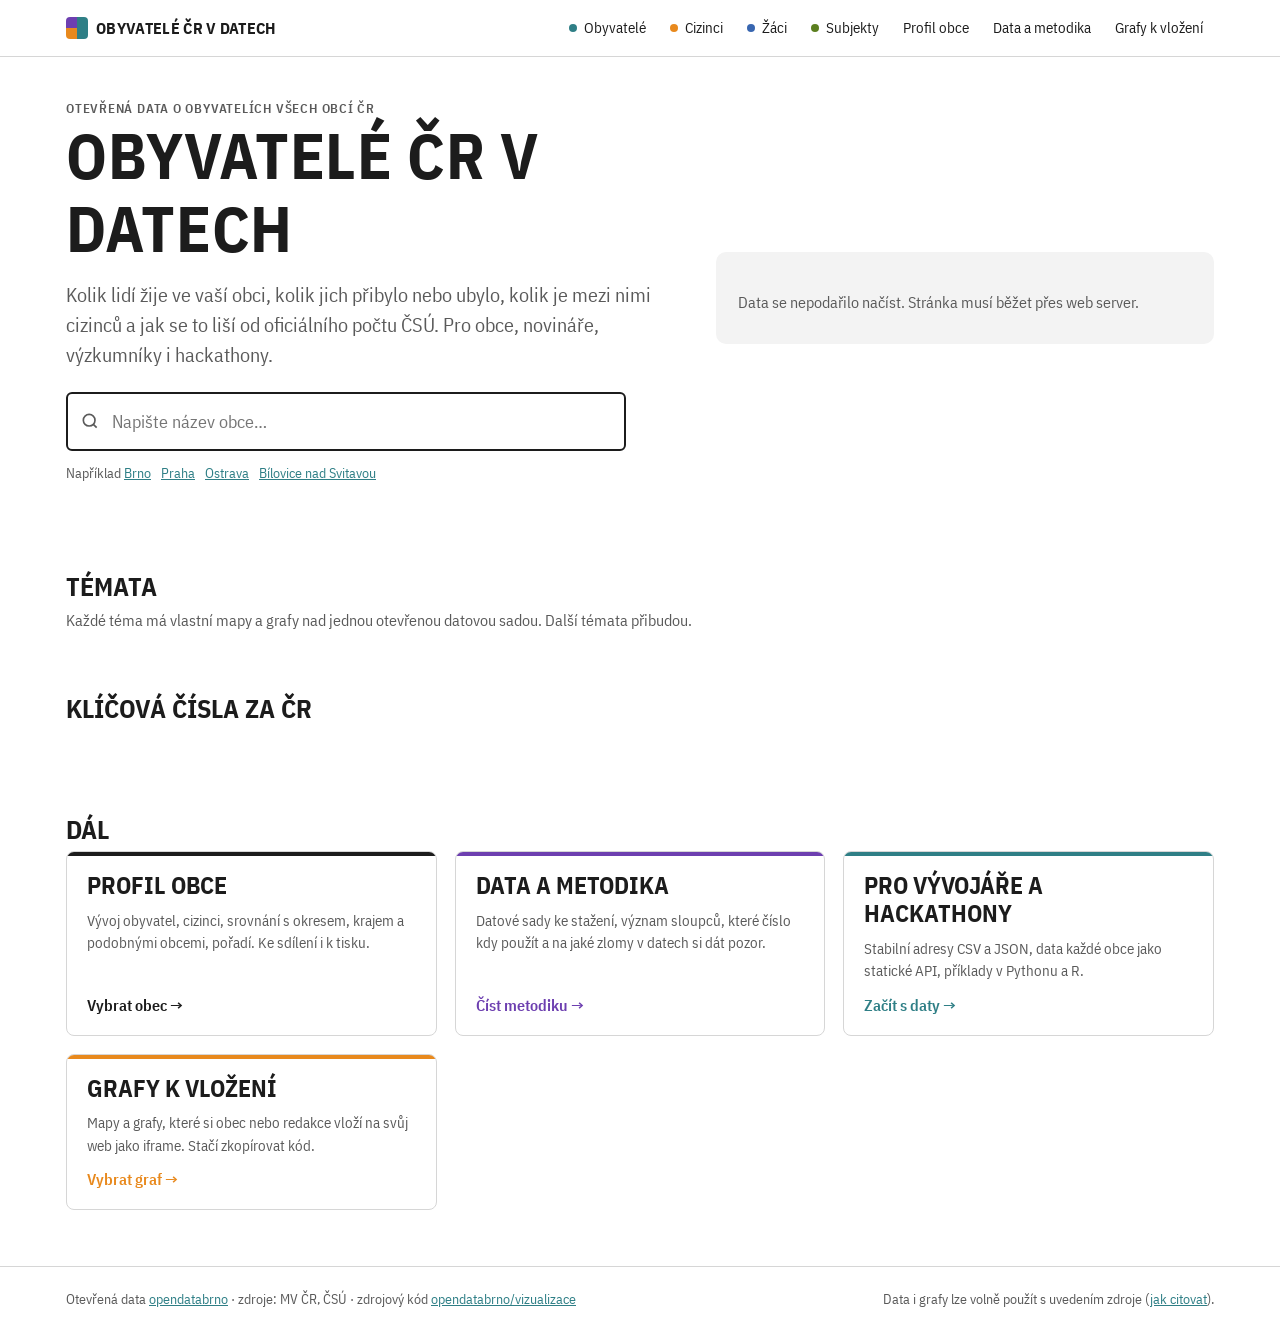
==== commit 8fde9307: "Téma Subjekty a vypínač témat - spolecne/moduly.js: vypínač window.ZAPNUTO; vypnuté téma zmizí z web" ====
--- a/index.html
+++ b/index.html
@@ -15,7 +15,8 @@
 .velke .h{font-size:clamp(40px,6vw,58px);font-weight:700;line-height:1;font-variant-numeric:tabular-nums}
 .velke .p{color:var(--mut);margin:6px 0 10px}
 .velke svg{height:90px}
-.velke .r{display:flex;justify-content:space-between;font-size:12px;color:var(--mut)}
+.velke .r{position:relative;height:16px;font-size:12px;color:var(--mut)}
+.velke .r span{position:absolute;top:0;transform:translateX(-50%)}.velke .r span:first-child{transform:none}.velke .r span:last-child{transform:translateX(-100%)}
 .ostatni .modul{box-shadow:none}
 </style></head><body>
 <main class="obal">
@@ -54,17 +55,20 @@
 Z.hledani(document.getElementById('hledej'), { placeholder: 'Napište název obce…' });
 
 Z.nacti('data/souhrn.json').then(S => {
-  const O = S.obyvatele, n = O.roky.length - 1;
+  const O = S.obyvatele, n = O.roky.length - 1, a = Math.max(0, O.roky.indexOf(Z.OD));
+  // roky na ose malého grafu: první, poslední a každý pátý mezi nimi
+  const rr = O.roky.slice(a), znacky = rr.map((r, j) => r % 5 === 0 && j > 1 && j < rr.length - 2 ? j : -1).filter(j => j >= 0);
+  const osa = [0, ...znacky, rr.length - 1].map(j => `<span style="left:${j / (rr.length - 1) * 100}%">${rr[j]}</span>`).join('');
   // velké číslo v úvodu
   const v = document.getElementById('velke');
   v.innerHTML = `<div class="stitek">Obyvatelé podle MV k 1. 1. ${O.roky[n]}</div><div class="h" id="vh">0</div>
-    <div class="p">${Z.rozdil(O.obyvatele[n] - O.obyvatele[0])} od roku ${O.roky[0]} (${Z.pct(O.obyvatele[n] / O.obyvatele[0] - 1)}) ·
-    z toho ${Z.cis(O.cizinci[n])} cizinců</div>${Z.spark(O.obyvatele, 'var(--obc)', { vyska: 90 })}
-    <div class="r"><span>${O.roky[0]}</span><span>${O.roky[n]}</span></div>`;
+    <div class="p">${Z.rozdil(O.obyvatele[n] - O.obyvatele[a])} od roku ${O.roky[a]} (${Z.pct(O.obyvatele[n] / O.obyvatele[a] - 1)}) ·
+    z toho ${Z.cis(O.cizinci[n])} cizinců</div>${Z.spark(O.obyvatele.slice(a), 'var(--obc)', { vyska: 90, znacky })}
+    <div class="r">${osa}</div>`;
   Z.nabeh(document.getElementById('vh'), O.obyvatele[n]);
 
   // karty témat z MODULY
-  document.getElementById('moduly').innerHTML = MODULY.map(m => {
+  document.getElementById('moduly').innerHTML = MODULY.filter(m => zapnuto(m.id)).map(m => {
     if (m.stav !== 'hotovo') return `<div class="modul pripravujeme" style="--barva:${m.barva}"><span class="stitek">Připravujeme</span><h3>${Z.esc(m.nazev)}</h3><p>${Z.esc(m.popis)}</p></div>`;
     let s = null; try { s = m.souhrn && m.souhrn(S) } catch (e) { console.warn(m.id, e) }
     return `<a class="modul" href="${m.adresa}" style="--barva:${m.barva}"><h3>${Z.esc(m.nazev)}</h3>
@@ -79,7 +83,7 @@
   const mezi = O.obyvatele[n] - O.obyvatele[n - 1];
   document.getElementById('klic').innerHTML = [
     dl(Z.kratce(O.obyvatele[n]), 'obyvatel podle MV (občané + cizinci)', `<span class="${Z.znamenko(mezi)}">${Z.rozdil(mezi)}</span> za rok`),
-    dl(Z.kratce(O.obcane[n]), 'občanů ČR s trvalým pobytem', `<span class="${Z.znamenko(O.obcane[n] - O.obcane[0])}">${Z.pct(O.obcane[n] / O.obcane[0] - 1)}</span> od ${O.roky[0]}`),
+    dl(Z.kratce(O.obcane[n]), 'občanů ČR s trvalým pobytem', `<span class="${Z.znamenko(O.obcane[n] - O.obcane[a])}">${Z.pct(O.obcane[n] / O.obcane[a] - 1)}</span> od ${O.roky[a]}`),
     dl(Z.pct(podil, false), 'podíl cizinců na obyvatelích', `${Z.kratce(O.docasna_ochrana[n])} z nich s dočasnou ochranou`),
     dl(csu ? Z.kratce(csu) : '–', 'oficiální počet ČSÚ, nebo jeho odhad', `MV je o ${Z.pct(O.obyvatele[n] / csu - 1, false)} výš`),
     dl(Z.cis(O.obci), 'obcí, každá má svůj profil', '<a href="obec/">vybrat obec →</a>'),
--- a/spolecne/styl.css
+++ b/spolecne/styl.css
@@ -1,12 +1,12 @@
 /* Společný vzhled stránek webu (rozcestník, moduly, profil obce, metodika).
-   Grafy k vložení (*/graf.html) mají vlastní styl, aby fungovaly samostatně v iframe. */
+   Grafy k vložení (obyvatele/graf.html, cizinci/graf.html) mají vlastní styl, aby fungovaly samostatně v iframe. */
 :root{--bg:#fff;--fg:#1c1c1c;--mut:#5a5a5a;--soft:#f3f3f3;--soft2:#e9eded;--line:#d6d6d6;--grid:#ececec;
- --acc:#2f7f86;--acc2:#1d6870;--obc:#2f7f86;--ciz:#e8891d;--do:#c2410c;--csu:#6d3fb0;--plus:#2b8c88;--minus:#c6501a;
+ --acc:#2f7f86;--acc2:#1d6870;--obc:#2f7f86;--ciz:#e8891d;--do:#c2410c;--csu:#6d3fb0;--zak:#3866b0;--sub:#5b7f1f;--plus:#2b8c88;--minus:#c6501a;
  --stin:0 1px 2px rgba(0,0,0,.06),0 6px 20px rgba(0,0,0,.05);color-scheme:light}
 @media (prefers-color-scheme:dark){:root:not([data-tema="svetle"]){--bg:#141718;--fg:#e9ecec;--mut:#a7b0b1;--soft:#1f2425;--soft2:#262c2d;--line:#384042;--grid:#262c2d;
- --acc:#6cc3c4;--acc2:#8fd6d4;--obc:#56ada9;--ciz:#f0a04b;--do:#f08a4b;--csu:#b493e8;--plus:#56ada9;--minus:#f08a4b;--stin:none;color-scheme:dark}}
+ --acc:#6cc3c4;--acc2:#8fd6d4;--obc:#56ada9;--ciz:#f0a04b;--do:#f08a4b;--csu:#b493e8;--zak:#7ea6e8;--sub:#9cc65a;--plus:#56ada9;--minus:#f08a4b;--stin:none;color-scheme:dark}}
 :root[data-tema="tmave"]{--bg:#141718;--fg:#e9ecec;--mut:#a7b0b1;--soft:#1f2425;--soft2:#262c2d;--line:#384042;--grid:#262c2d;
- --acc:#6cc3c4;--acc2:#8fd6d4;--obc:#56ada9;--ciz:#f0a04b;--do:#f08a4b;--csu:#b493e8;--plus:#56ada9;--minus:#f08a4b;--stin:none;color-scheme:dark}
+ --acc:#6cc3c4;--acc2:#8fd6d4;--obc:#56ada9;--ciz:#f0a04b;--do:#f08a4b;--csu:#b493e8;--zak:#7ea6e8;--sub:#9cc65a;--plus:#56ada9;--minus:#f08a4b;--stin:none;color-scheme:dark}
 *{box-sizing:border-box}html,body{margin:0}
 body{background:var(--bg);color:var(--fg);font:16px/1.5 "IBM Plex Sans Condensed","Arial Narrow",Arial,sans-serif;-webkit-text-size-adjust:100%}
 a{color:var(--acc)}a:hover{color:var(--acc2)}
@@ -16,6 +16,7 @@
 h1{font-size:clamp(30px,5.6vw,52px);text-transform:uppercase;letter-spacing:.01em}
 h2{font-size:clamp(20px,3vw,26px);text-transform:uppercase;margin:44px 0 6px}
 h2+.uvod{margin-top:0}
+h2[id]{scroll-margin-top:72px}
 .uvod{color:var(--mut);max-width:760px;margin:6px 0 18px}
 .stitek{font-size:13px;text-transform:uppercase;letter-spacing:.06em;color:var(--mut);font-weight:600}
 .mut{color:var(--mut)}.cisla{font-variant-numeric:tabular-nums}
